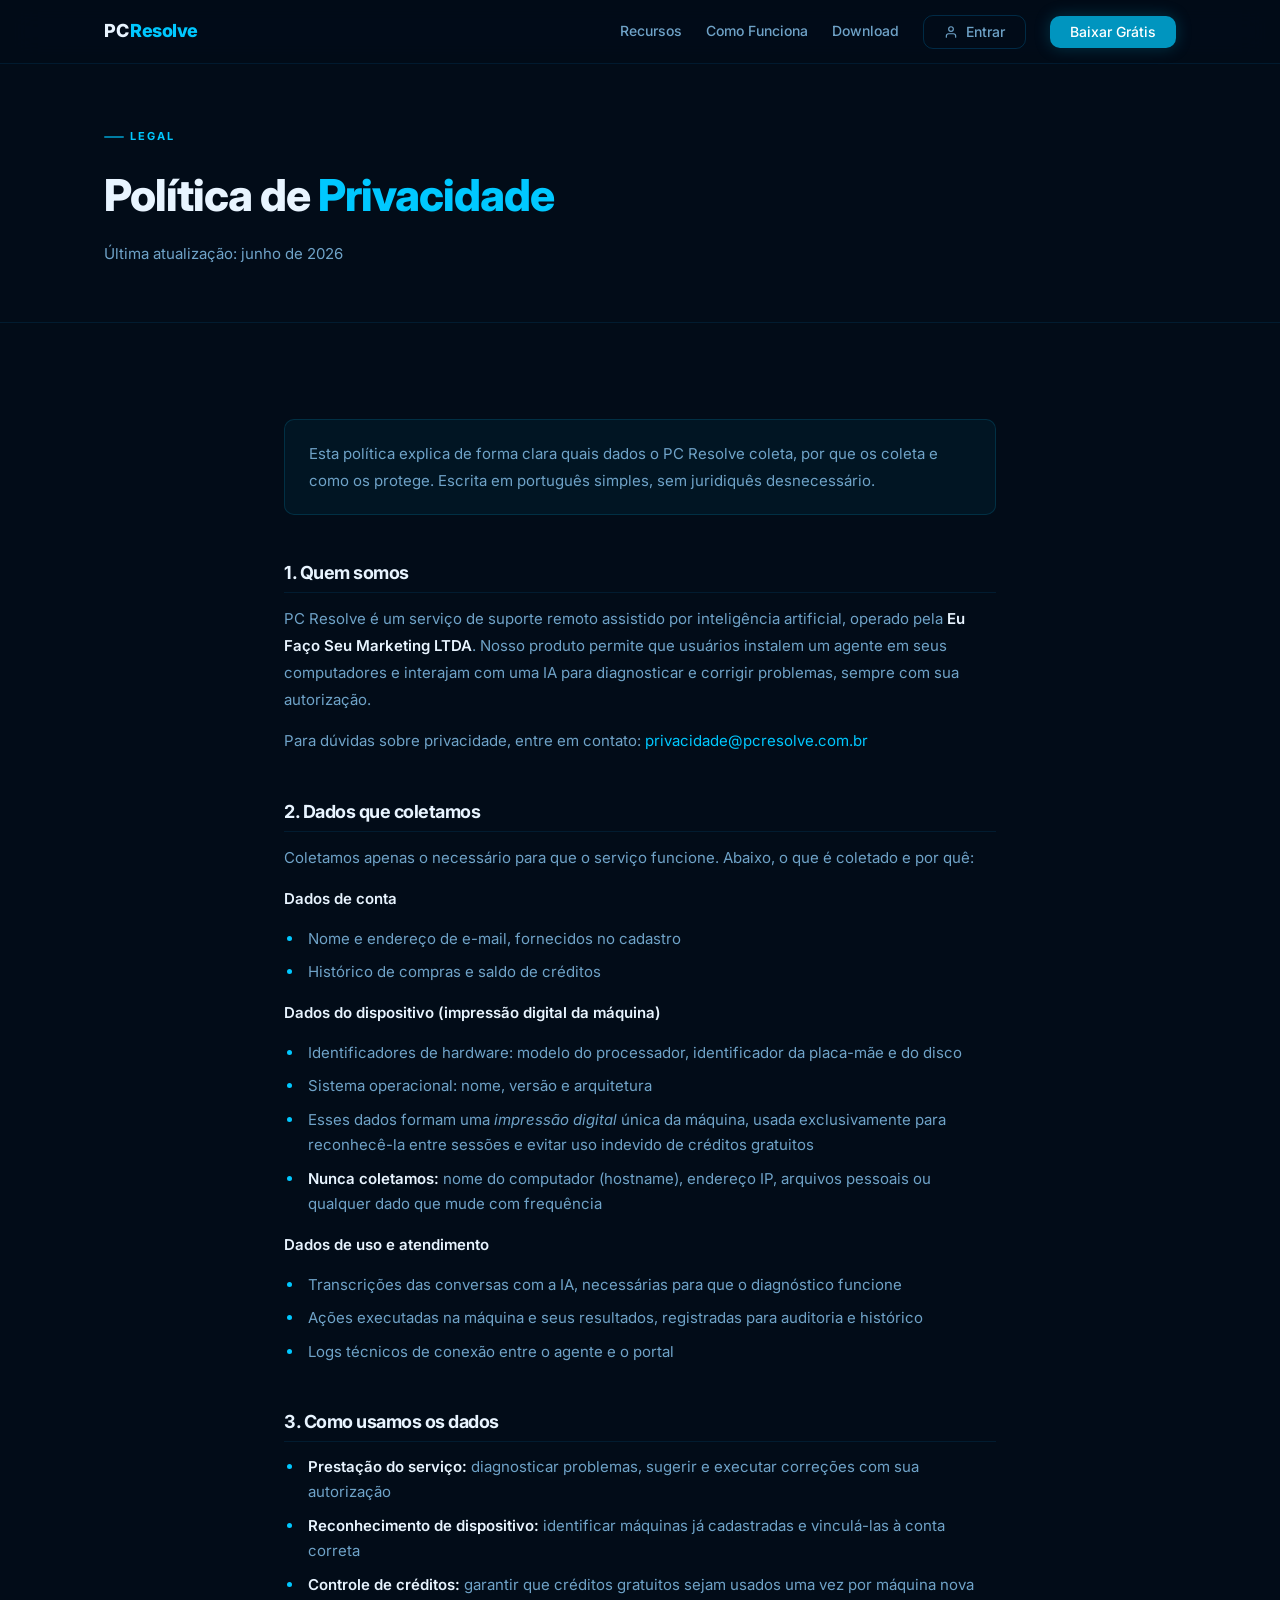
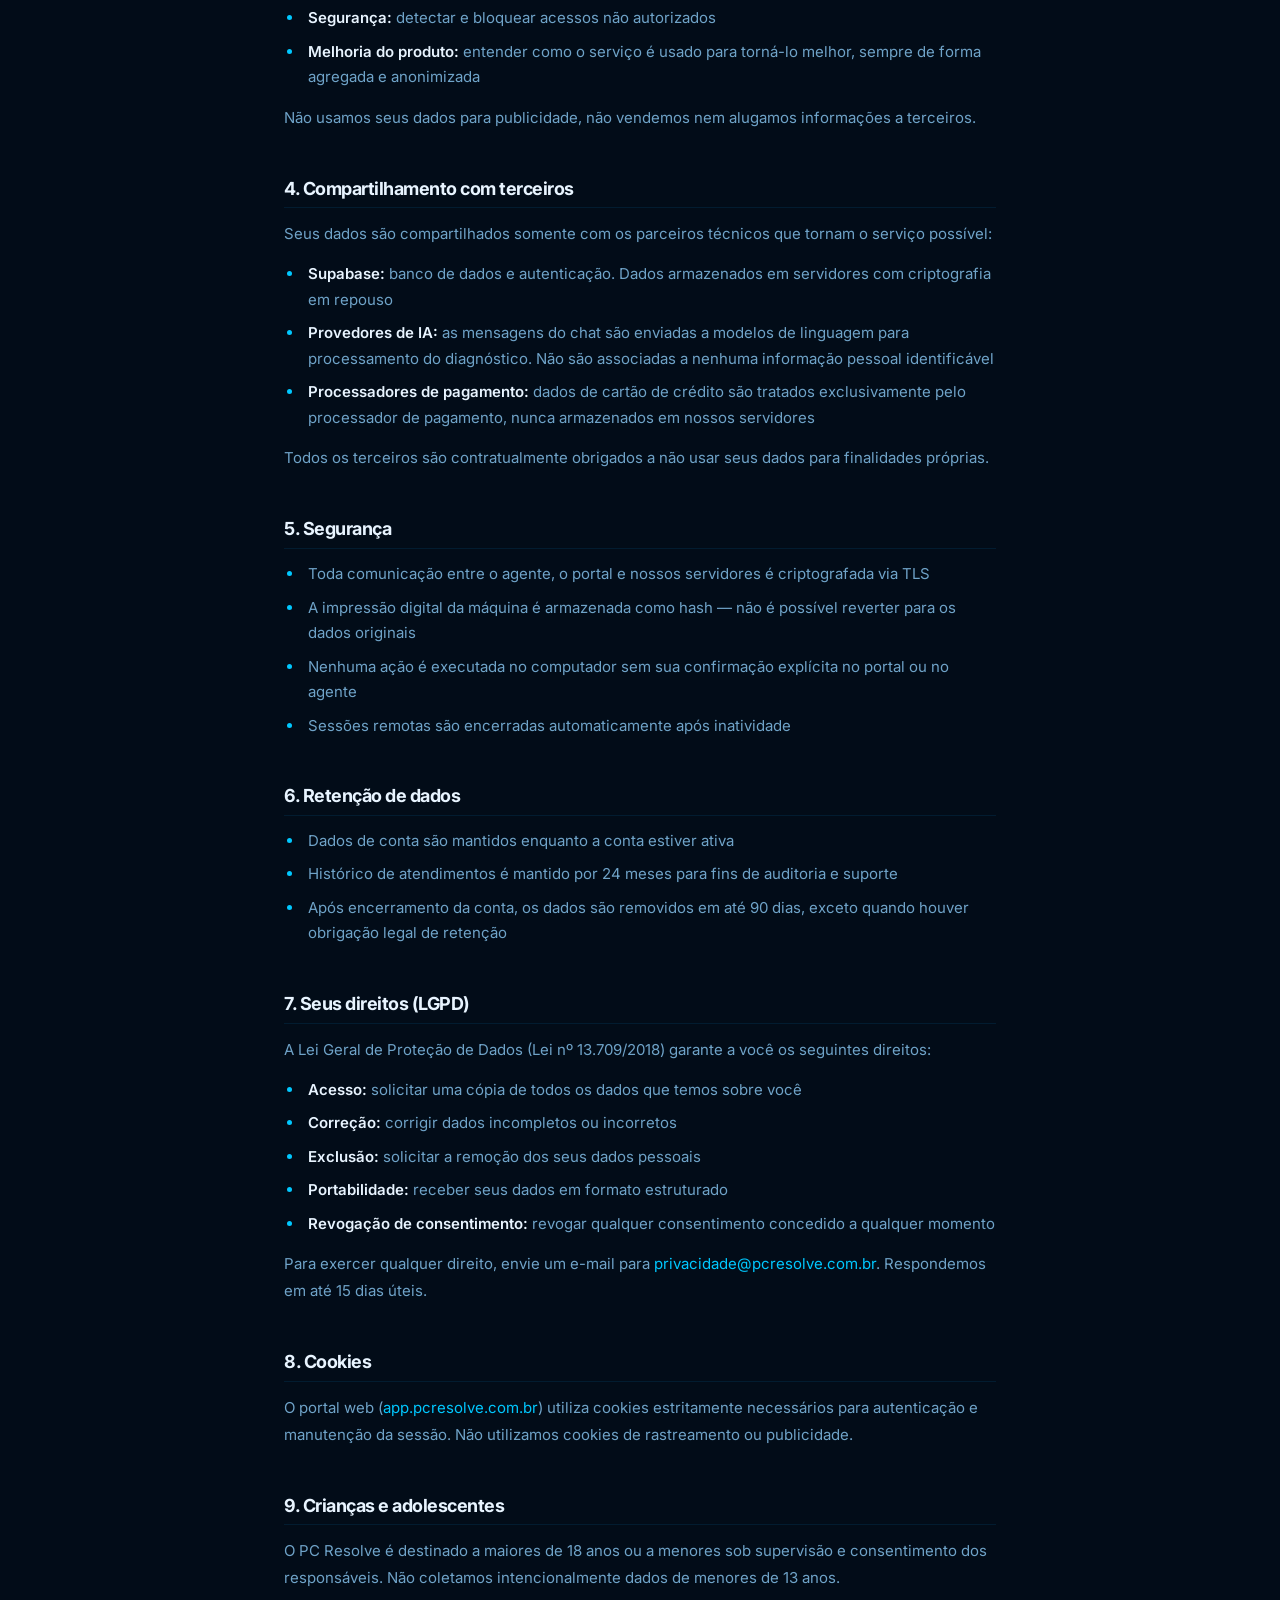
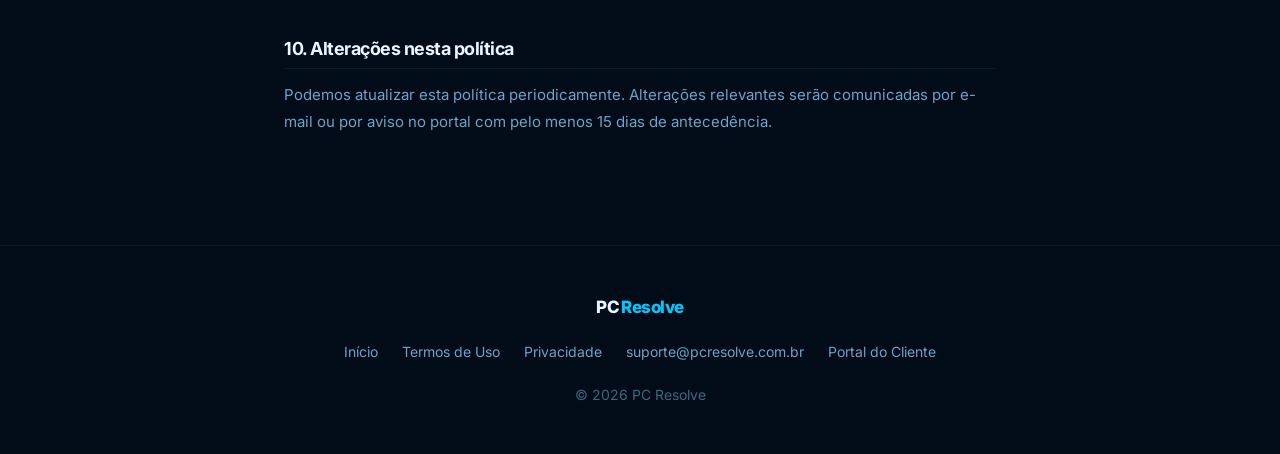
==== privacidade.html @ 485a78c8 "Adiciona páginas legais e ajustes no header - Cria privacidade.html com política completa (LGPD, dad" ====
<!DOCTYPE html>
<html lang="pt-BR">
<head>
  <meta charset="UTF-8">
  <meta name="viewport" content="width=device-width, initial-scale=1.0">
  <title>Política de Privacidade — PC Resolve</title>
  <meta name="robots" content="noindex">
  <link rel="icon" type="image/svg+xml" href="img/favicon.svg">
  <link rel="preconnect" href="https://fonts.googleapis.com">
  <link rel="preconnect" href="https://fonts.gstatic.com" crossorigin>
  <link href="https://fonts.googleapis.com/css2?family=Inter:wght@400;500;600;700;800&display=swap" rel="stylesheet">
  <link rel="stylesheet" href="css/variables.css">
  <link rel="stylesheet" href="css/base.css">
  <link rel="stylesheet" href="css/main.css">
  <style>
    .legal-hero {
      padding: 120px 0 56px;
      border-bottom: 1px solid var(--border);
    }
    .legal-hero h1 {
      font-size: clamp(28px, 4vw, 44px);
      font-weight: 800;
      letter-spacing: -1px;
      margin-bottom: 12px;
    }
    .legal-hero h1 span { color: var(--cyan); }
    .legal-hero p { color: var(--text-2); font-size: 15px; }

    .legal-body {
      max-width: 760px;
      margin: 0 auto;
      padding: 64px var(--s-6) 96px;
    }
    .legal-body h2 {
      font-size: 18px;
      font-weight: 700;
      color: var(--text);
      margin: 48px 0 12px;
      padding-bottom: 8px;
      border-bottom: 1px solid var(--border);
    }
    .legal-body h2:first-child { margin-top: 0; }
    .legal-body p {
      font-size: 15px;
      color: var(--text-2);
      line-height: 1.8;
      margin-bottom: 14px;
    }
    .legal-body ul {
      margin: 0 0 14px 0;
      padding-left: 20px;
      display: flex;
      flex-direction: column;
      gap: 8px;
    }
    .legal-body li {
      font-size: 15px;
      color: var(--text-2);
      line-height: 1.7;
      padding-left: 4px;
    }
    .legal-body li::marker { color: var(--cyan); }
    .legal-body strong { color: var(--text); font-weight: 600; }
    .legal-body a { color: var(--cyan); text-decoration: none; }
    .legal-body a:hover { text-decoration: underline; }
    .legal-note {
      background: rgba(0,200,255,.05);
      border: 1px solid rgba(0,200,255,.15);
      border-radius: var(--r-md);
      padding: var(--s-5) var(--s-6);
      margin: 32px 0;
    }
    .legal-note p { margin: 0; }
  </style>
</head>
<body>

<header class="header">
  <div class="header__inner">
    <a href="/" class="logo">PC<em>Resolve</em></a>
    <nav class="nav" aria-label="Principal">
      <a href="/#recursos">Recursos</a>
      <a href="/#como-funciona">Como Funciona</a>
      <a href="/#download">Download</a>
      <a href="https://app.pcresolve.com.br" class="btn btn-outline" style="padding:9px 20px;font-size:14px;">
        <svg width="14" height="14" viewBox="0 0 24 24" fill="none" stroke="currentColor" stroke-width="2" stroke-linecap="round" aria-hidden="true">
          <path d="M20 21v-2a4 4 0 0 0-4-4H8a4 4 0 0 0-4 4v2"/>
          <circle cx="12" cy="7" r="4"/>
        </svg>
        Entrar
      </a>
      <a href="/#download" class="btn btn-primary" style="padding:9px 20px;font-size:14px;">Baixar Grátis</a>
    </nav>
  </div>
</header>

<div class="legal-hero">
  <div class="container">
    <span class="label">Legal</span>
    <h1>Política de <span>Privacidade</span></h1>
    <p>Última atualização: junho de 2026</p>
  </div>
</div>

<div class="legal-body">

  <div class="legal-note">
    <p>Esta política explica de forma clara quais dados o PC Resolve coleta, por que os coleta e como os protege. Escrita em português simples, sem juridiquês desnecessário.</p>
  </div>

  <h2>1. Quem somos</h2>
  <p>PC Resolve é um serviço de suporte remoto assistido por inteligência artificial, operado pela <strong>Eu Faço Seu Marketing LTDA</strong>. Nosso produto permite que usuários instalem um agente em seus computadores e interajam com uma IA para diagnosticar e corrigir problemas, sempre com sua autorização.</p>
  <p>Para dúvidas sobre privacidade, entre em contato: <a href="mailto:privacidade@pcresolve.com.br">privacidade@pcresolve.com.br</a></p>

  <h2>2. Dados que coletamos</h2>
  <p>Coletamos apenas o necessário para que o serviço funcione. Abaixo, o que é coletado e por quê:</p>

  <p><strong>Dados de conta</strong></p>
  <ul>
    <li>Nome e endereço de e-mail, fornecidos no cadastro</li>
    <li>Histórico de compras e saldo de créditos</li>
  </ul>

  <p><strong>Dados do dispositivo (impressão digital da máquina)</strong></p>
  <ul>
    <li>Identificadores de hardware: modelo do processador, identificador da placa-mãe e do disco</li>
    <li>Sistema operacional: nome, versão e arquitetura</li>
    <li>Esses dados formam uma <em>impressão digital</em> única da máquina, usada exclusivamente para reconhecê-la entre sessões e evitar uso indevido de créditos gratuitos</li>
    <li><strong>Nunca coletamos:</strong> nome do computador (hostname), endereço IP, arquivos pessoais ou qualquer dado que mude com frequência</li>
  </ul>

  <p><strong>Dados de uso e atendimento</strong></p>
  <ul>
    <li>Transcrições das conversas com a IA, necessárias para que o diagnóstico funcione</li>
    <li>Ações executadas na máquina e seus resultados, registradas para auditoria e histórico</li>
    <li>Logs técnicos de conexão entre o agente e o portal</li>
  </ul>

  <h2>3. Como usamos os dados</h2>
  <ul>
    <li><strong>Prestação do serviço:</strong> diagnosticar problemas, sugerir e executar correções com sua autorização</li>
    <li><strong>Reconhecimento de dispositivo:</strong> identificar máquinas já cadastradas e vinculá-las à conta correta</li>
    <li><strong>Controle de créditos:</strong> garantir que créditos gratuitos sejam usados uma vez por máquina nova</li>
    <li><strong>Segurança:</strong> detectar e bloquear acessos não autorizados</li>
    <li><strong>Melhoria do produto:</strong> entender como o serviço é usado para torná-lo melhor, sempre de forma agregada e anonimizada</li>
  </ul>
  <p>Não usamos seus dados para publicidade, não vendemos nem alugamos informações a terceiros.</p>

  <h2>4. Compartilhamento com terceiros</h2>
  <p>Seus dados são compartilhados somente com os parceiros técnicos que tornam o serviço possível:</p>
  <ul>
    <li><strong>Supabase:</strong> banco de dados e autenticação. Dados armazenados em servidores com criptografia em repouso</li>
    <li><strong>Provedores de IA:</strong> as mensagens do chat são enviadas a modelos de linguagem para processamento do diagnóstico. Não são associadas a nenhuma informação pessoal identificável</li>
    <li><strong>Processadores de pagamento:</strong> dados de cartão de crédito são tratados exclusivamente pelo processador de pagamento, nunca armazenados em nossos servidores</li>
  </ul>
  <p>Todos os terceiros são contratualmente obrigados a não usar seus dados para finalidades próprias.</p>

  <h2>5. Segurança</h2>
  <ul>
    <li>Toda comunicação entre o agente, o portal e nossos servidores é criptografada via TLS</li>
    <li>A impressão digital da máquina é armazenada como hash — não é possível reverter para os dados originais</li>
    <li>Nenhuma ação é executada no computador sem sua confirmação explícita no portal ou no agente</li>
    <li>Sessões remotas são encerradas automaticamente após inatividade</li>
  </ul>

  <h2>6. Retenção de dados</h2>
  <ul>
    <li>Dados de conta são mantidos enquanto a conta estiver ativa</li>
    <li>Histórico de atendimentos é mantido por 24 meses para fins de auditoria e suporte</li>
    <li>Após encerramento da conta, os dados são removidos em até 90 dias, exceto quando houver obrigação legal de retenção</li>
  </ul>

  <h2>7. Seus direitos (LGPD)</h2>
  <p>A Lei Geral de Proteção de Dados (Lei nº 13.709/2018) garante a você os seguintes direitos:</p>
  <ul>
    <li><strong>Acesso:</strong> solicitar uma cópia de todos os dados que temos sobre você</li>
    <li><strong>Correção:</strong> corrigir dados incompletos ou incorretos</li>
    <li><strong>Exclusão:</strong> solicitar a remoção dos seus dados pessoais</li>
    <li><strong>Portabilidade:</strong> receber seus dados em formato estruturado</li>
    <li><strong>Revogação de consentimento:</strong> revogar qualquer consentimento concedido a qualquer momento</li>
  </ul>
  <p>Para exercer qualquer direito, envie um e-mail para <a href="mailto:privacidade@pcresolve.com.br">privacidade@pcresolve.com.br</a>. Respondemos em até 15 dias úteis.</p>

  <h2>8. Cookies</h2>
  <p>O portal web (<a href="https://app.pcresolve.com.br">app.pcresolve.com.br</a>) utiliza cookies estritamente necessários para autenticação e manutenção da sessão. Não utilizamos cookies de rastreamento ou publicidade.</p>

  <h2>9. Crianças e adolescentes</h2>
  <p>O PC Resolve é destinado a maiores de 18 anos ou a menores sob supervisão e consentimento dos responsáveis. Não coletamos intencionalmente dados de menores de 13 anos.</p>

  <h2>10. Alterações nesta política</h2>
  <p>Podemos atualizar esta política periodicamente. Alterações relevantes serão comunicadas por e-mail ou por aviso no portal com pelo menos 15 dias de antecedência.</p>

</div>

<footer class="footer">
  <div class="footer__inner">
    <a href="/" class="logo" style="font-size:17px;">PC<em>Resolve</em></a>
    <div class="footer__links">
      <a href="/">Início</a>
      <a href="termos.html">Termos de Uso</a>
      <a href="privacidade.html">Privacidade</a>
      <a href="mailto:suporte@pcresolve.com.br">suporte@pcresolve.com.br</a>
      <a href="https://app.pcresolve.com.br">Portal do Cliente</a>
    </div>
    <p>© 2026 PC Resolve</p>
  </div>
</footer>

</body>
</html>
---- css/variables.css ----
:root {
  /* ── Backgrounds (deep navy) ── */
  --bg:         #020C18;
  --bg-surface: #041526;
  --bg-raised:  #071E35;
  --bg-overlay: #0A2544;
  --bg-glass:   rgba(4, 21, 38, 0.8);

  /* ── Borders ── */
  --border:        rgba(0, 170, 255, 0.1);
  --border-strong: rgba(0, 170, 255, 0.2);
  --border-accent: rgba(0, 212, 255, 0.45);
  --border-green:  rgba(0, 255, 136, 0.35);

  /* ── Text ── */
  --text:   #E8F4FF;
  --text-2: #6FA3C8;
  --text-3: #3D6882;

  /* ── Brand: Electric Cyan ── */
  --cyan:       #00C8FF;
  --cyan-light: #38D8FF;
  --cyan-dark:  #0099CC;
  --cyan-glow:  rgba(0, 200, 255, 0.22);
  --cyan-dim:   rgba(0, 200, 255, 0.08);

  /* ── Secondary: Neon Green ── */
  --green:       #00FF8C;
  --green-light: #40FFAA;
  --green-glow:  rgba(0, 255, 140, 0.18);
  --green-dim:   rgba(0, 255, 140, 0.07);

  /* ── Alert colors ── */
  --amber: #FFB800;
  --red:   #FF4D6A;

  /* ── Spacing (8px grid) ── */
  --s-1: 4px;   --s-2: 8px;   --s-3: 12px;  --s-4: 16px;
  --s-5: 20px;  --s-6: 24px;  --s-8: 32px;  --s-10: 40px;
  --s-12: 48px; --s-16: 64px; --s-24: 96px;

  /* ── Border radius ── */
  --r-sm:   6px;
  --r-md:   10px;
  --r-lg:   16px;
  --r-xl:   24px;
  --r-full: 9999px;

  /* ── Layout ── */
  --max-w:   1120px;
  --header-h: 64px;
}
---- css/base.css ----
/* ── Reset ── */
*, *::before, *::after { box-sizing: border-box; margin: 0; padding: 0; }
img, svg { display: block; max-width: 100%; }
button { font-family: inherit; cursor: pointer; }
a { color: inherit; }

/* ── Base ── */
html { scroll-behavior: smooth; }

body {
  font-family: 'Inter', system-ui, -apple-system, sans-serif;
  background: var(--bg);
  color: var(--text);
  line-height: 1.6;
  -webkit-font-smoothing: antialiased;
  -moz-osx-font-smoothing: grayscale;
  overflow-x: hidden;
}

::-webkit-scrollbar { width: 6px; }
::-webkit-scrollbar-track { background: var(--bg); }
::-webkit-scrollbar-thumb { background: rgba(0,200,255,.2); border-radius: var(--r-full); }
::-webkit-scrollbar-thumb:hover { background: rgba(0,200,255,.35); }

/* ── Layout ── */
.container {
  max-width: var(--max-w);
  margin: 0 auto;
  padding: 0 var(--s-6);
}
.section       { padding: var(--s-24) 0; }
.section--alt  { background: var(--bg-surface); }

/* ── Typography ── */
.label {
  display: inline-flex;
  align-items: center;
  gap: 6px;
  font-size: 11px;
  font-weight: 700;
  letter-spacing: 2px;
  text-transform: uppercase;
  color: var(--cyan);
  margin-bottom: 14px;
}
.label::before {
  content: '';
  display: inline-block;
  width: 20px;
  height: 2px;
  background: var(--cyan);
  border-radius: 2px;
  opacity: .6;
}

h2 {
  font-size: clamp(26px, 3.6vw, 42px);
  font-weight: 700;
  letter-spacing: -.5px;
  line-height: 1.15;
  margin-bottom: 14px;
}

.subtitle {
  color: var(--text-2);
  font-size: 17px;
  line-height: 1.7;
  max-width: 560px;
}

/* ── Buttons ── */
.btn {
  display: inline-flex;
  align-items: center;
  justify-content: center;
  gap: 8px;
  padding: 13px 26px;
  border-radius: var(--r-md);
  font-size: 15px;
  font-weight: 600;
  line-height: 1;
  text-decoration: none;
  border: none;
  white-space: nowrap;
  transition: background .2s, transform .2s, box-shadow .2s, border-color .2s, color .2s;
}

.btn-primary {
  background: var(--cyan);
  color: #020C18;
  font-weight: 700;
  box-shadow: 0 0 24px var(--cyan-glow), 0 2px 8px rgba(0,0,0,.4);
}
.btn-primary:hover {
  background: var(--cyan-light);
  transform: translateY(-2px);
  box-shadow: 0 0 40px var(--cyan-glow);
}

.btn-outline {
  background: transparent;
  color: var(--text-2);
  border: 1px solid var(--border-strong);
}
.btn-outline:hover {
  border-color: var(--cyan);
  color: var(--cyan);
  background: var(--cyan-dim);
}

.btn-green {
  background: var(--green);
  color: #020C18;
  font-weight: 700;
  box-shadow: 0 0 24px var(--green-glow);
}
.btn-green:hover {
  background: var(--green-light);
  transform: translateY(-2px);
}

.btn-lg { padding: 15px 34px; font-size: 16px; }

/* ── Scroll reveal ── */
[data-reveal] {
  opacity: 0;
  transform: translateY(18px);
  transition: opacity .55s ease, transform .55s ease;
}
[data-reveal].is-visible { opacity: 1; transform: none; }

[data-stagger] > * {
  opacity: 0;
  transform: translateY(16px);
  transition: opacity .5s ease, transform .5s ease;
}
[data-stagger].is-visible > *:nth-child(1) { opacity:1; transform:none; transition-delay:0s; }
[data-stagger].is-visible > *:nth-child(2) { opacity:1; transform:none; transition-delay:.08s; }
[data-stagger].is-visible > *:nth-child(3) { opacity:1; transform:none; transition-delay:.16s; }
[data-stagger].is-visible > *:nth-child(4) { opacity:1; transform:none; transition-delay:.24s; }
[data-stagger].is-visible > *:nth-child(5) { opacity:1; transform:none; transition-delay:.32s; }
[data-stagger].is-visible > *:nth-child(6) { opacity:1; transform:none; transition-delay:.40s; }
---- css/main.css ----
/* ══════════════════════════════════════════
   HEADER
══════════════════════════════════════════ */
.header {
  position: fixed;
  top: 0; left: 0; right: 0;
  z-index: 200;
  height: var(--header-h);
  background: rgba(2,12,24,.9);
  backdrop-filter: blur(20px) saturate(160%);
  border-bottom: 1px solid var(--border);
  transition: border-color .3s;
}
.header.scrolled { border-bottom-color: var(--border-strong); }

.header .btn-primary {
  background: #0095BF;
  color: #fff;
  box-shadow: 0 0 16px rgba(0,149,191,.3);
}
.header .btn-primary:hover {
  background: #00AADB;
  transform: translateY(-1px);
  box-shadow: 0 0 28px rgba(0,170,219,.4);
}

.header__inner {
  display: flex;
  align-items: center;
  justify-content: space-between;
  height: 100%;
  max-width: var(--max-w);
  margin: 0 auto;
  padding: 0 var(--s-6);
}

.logo {
  font-size: 18px;
  font-weight: 800;
  letter-spacing: -.5px;
  text-decoration: none;
  color: var(--text);
  display: flex;
  align-items: center;
  gap: 2px;
}
.logo em {
  font-style: normal;
  color: var(--cyan);
}

.nav {
  display: flex;
  align-items: center;
  gap: var(--s-6);
}
.nav a {
  font-size: 14px;
  font-weight: 500;
  color: var(--text-2);
  text-decoration: none;
  transition: color .15s;
}
.nav a:hover { color: var(--cyan); }

/* Hamburger */
.hamburger {
  display: none;
  flex-direction: column;
  gap: 5px;
  background: none;
  border: none;
  padding: 6px;
}
.hamburger span {
  display: block;
  width: 22px; height: 2px;
  background: var(--text-2);
  border-radius: 2px;
  transition: transform .25s, opacity .25s;
}
.hamburger[aria-expanded="true"] span:nth-child(1) { transform: rotate(45deg) translate(5px,5px); }
.hamburger[aria-expanded="true"] span:nth-child(2) { opacity: 0; }
.hamburger[aria-expanded="true"] span:nth-child(3) { transform: rotate(-45deg) translate(5px,-5px); }

.mobile-nav {
  display: none;
  position: fixed;
  top: var(--header-h); left: 0; right: 0;
  z-index: 199;
  background: rgba(2,12,24,.97);
  backdrop-filter: blur(20px);
  border-bottom: 1px solid var(--border-strong);
  padding: var(--s-6);
  flex-direction: column;
  gap: var(--s-4);
}
.mobile-nav.is-open { display: flex; }
.mobile-nav a {
  font-size: 16px;
  font-weight: 500;
  color: var(--text-2);
  text-decoration: none;
  padding: var(--s-3) 0;
  border-bottom: 1px solid var(--border);
}
.mobile-nav a:last-child { border: none; }
.mobile-nav .btn-primary { background: #0095BF; color: #fff; }

/* ══════════════════════════════════════════
   HERO
══════════════════════════════════════════ */
.hero {
  padding: 148px 0 88px;
  position: relative;
  overflow: hidden;
}

/* dot grid + radial glow */
.hero::before {
  content: '';
  position: absolute;
  inset: 0;
  background-image:
    radial-gradient(ellipse 70% 55% at 50% -5%, rgba(0,200,255,.13) 0%, transparent 65%),
    radial-gradient(circle, rgba(0,200,255,.07) 1px, transparent 1px);
  background-size: 100% 100%, 32px 32px;
  pointer-events: none;
}

/* horizontal scan line animation */
.hero::after {
  content: '';
  position: absolute;
  top: 0; left: 0; right: 0;
  height: 1px;
  background: linear-gradient(90deg, transparent, var(--cyan), transparent);
  opacity: .4;
  animation: scanline 4s ease-in-out infinite;
  pointer-events: none;
}
@keyframes scanline {
  0%   { top: 0;    opacity: .4; }
  50%  { top: 100%; opacity: .15; }
  100% { top: 0;    opacity: .4; }
}

.hero__layout {
  display: grid;
  grid-template-columns: 1fr 1fr;
  gap: 56px;
  align-items: center;
  position: relative;
}

.hero__badge {
  display: inline-flex;
  align-items: center;
  gap: 8px;
  background: rgba(0,200,255,.08);
  border: 1px solid rgba(0,200,255,.25);
  color: var(--cyan);
  font-size: 11px;
  font-weight: 700;
  letter-spacing: 1.5px;
  text-transform: uppercase;
  padding: 5px 14px;
  border-radius: var(--r-sm);
  margin-bottom: var(--s-5);
}
.hero__badge::before {
  content: '';
  width: 6px; height: 6px;
  border-radius: 50%;
  background: var(--green);
  box-shadow: 0 0 8px var(--green-glow);
  animation: pulse 2s ease infinite;
}
@keyframes pulse {
  0%, 100% { opacity: 1; transform: scale(1); }
  50%       { opacity: .5; transform: scale(.8); }
}

.hero h1 {
  font-size: clamp(36px, 4.4vw, 58px);
  font-weight: 800;
  letter-spacing: -1.5px;
  line-height: 1.06;
  margin-bottom: var(--s-5);
}
.hero h1 span {
  background: linear-gradient(120deg, var(--cyan), var(--green));
  -webkit-background-clip: text;
  -webkit-text-fill-color: transparent;
  background-clip: text;
}

.hero__sub {
  font-size: 17px;
  color: var(--text-2);
  line-height: 1.7;
  max-width: 480px;
  margin-bottom: var(--s-8);
}

.hero__cta {
  display: flex;
  gap: var(--s-3);
  flex-wrap: wrap;
  margin-bottom: var(--s-6);
}

.hero__pills {
  display: flex;
  gap: var(--s-2);
  flex-wrap: wrap;
}
.pill-break { flex-basis: 100%; height: 0; }

.hero__free-note {
  font-size: 12px;
  color: var(--text-3);
  margin-top: -4px;
}

.pill {
  display: inline-flex;
  align-items: center;
  gap: 5px;
  background: rgba(0,200,255,.06);
  border: 1px solid var(--border);
  font-size: 12px;
  font-weight: 500;
  color: var(--text-2);
  padding: 5px 11px;
  border-radius: var(--r-sm);
}

/* ── Chat window (terminal aesthetic) ── */
.chat-window {
  background: var(--bg-raised);
  border: 1px solid var(--border-strong);
  border-radius: var(--r-lg);
  overflow: hidden;
  box-shadow:
    0 0 0 1px rgba(0,200,255,.06),
    0 24px 64px rgba(0,0,0,.6),
    0 0 80px rgba(0,200,255,.05);
  position: relative;
}
.chat-window::before {
  content: '';
  position: absolute;
  inset: 0;
  background: linear-gradient(135deg, rgba(0,200,255,.03) 0%, transparent 50%);
  pointer-events: none;
}

.chat-topbar {
  background: var(--bg-overlay);
  border-bottom: 1px solid var(--border);
  padding: 12px 16px;
  display: flex;
  align-items: center;
  gap: 8px;
}
.chat-topbar__dot {
  width: 8px; height: 8px;
  border-radius: 50%;
  background: var(--green);
  box-shadow: 0 0 10px var(--green-glow);
  flex-shrink: 0;
  animation: pulse 2s ease infinite;
}
.chat-topbar__name {
  font-size: 12px;
  font-weight: 700;
  letter-spacing: 1px;
  text-transform: uppercase;
  color: var(--cyan);
  font-family: 'SF Mono', 'Fira Code', 'Consolas', monospace;
}
.chat-topbar__status {
  font-size: 11px;
  color: var(--text-3);
  margin-left: auto;
  font-family: 'SF Mono', 'Fira Code', 'Consolas', monospace;
}

.chat-body {
  padding: var(--s-5);
  display: flex;
  flex-direction: column;
  gap: var(--s-3);
  min-height: 280px;
}

.chat-msg {
  max-width: 88%;
  padding: 10px 14px;
  border-radius: var(--r-md);
  font-size: 14px;
  line-height: 1.55;
  animation: msgIn .3s ease both;
}
@keyframes msgIn {
  from { opacity: 0; transform: translateY(8px); }
  to   { opacity: 1; transform: none; }
}

.chat-msg--user {
  background: rgba(0,200,255,.15);
  border: 1px solid rgba(0,200,255,.3);
  color: var(--text);
  align-self: flex-end;
  border-bottom-right-radius: 4px;
}

.chat-msg--ai {
  background: var(--bg-overlay);
  border: 1px solid var(--border);
  color: var(--text);
  align-self: flex-start;
  border-bottom-left-radius: 4px;
  font-family: 'SF Mono', 'Fira Code', 'Consolas', monospace;
  font-size: 13px;
}
.chat-msg__from {
  font-size: 10px;
  font-weight: 700;
  letter-spacing: 1.2px;
  text-transform: uppercase;
  color: var(--green);
  margin-bottom: 6px;
}

.chat-issues { display: flex; flex-direction: column; gap: 5px; margin-top: 8px; }
.chat-issue {
  display: flex;
  align-items: flex-start;
  gap: 8px;
  font-size: 12px;
  color: var(--text-2);
}
.issue-dot {
  width: 6px; height: 6px;
  border-radius: 50%;
  flex-shrink: 0;
  margin-top: 4px;
}
.issue-dot--red    { background: var(--red);   box-shadow: 0 0 6px rgba(255,77,106,.4); }
.issue-dot--amber  { background: var(--amber); box-shadow: 0 0 6px rgba(255,184,0,.4); }
.issue-dot--yellow { background: #FFE066;      box-shadow: 0 0 6px rgba(255,224,102,.4); }

.chat-typing {
  align-self: flex-start;
  background: var(--bg-overlay);
  border: 1px solid var(--border);
  border-radius: var(--r-md);
  border-bottom-left-radius: 4px;
  padding: 10px 16px;
  display: flex;
  gap: 4px;
  animation: msgIn .3s ease both;
}
.chat-typing span {
  width: 5px; height: 5px;
  border-radius: 50%;
  background: var(--cyan);
  animation: blink 1.2s ease infinite;
  opacity: .4;
}
.chat-typing span:nth-child(2) { animation-delay: .2s; }
.chat-typing span:nth-child(3) { animation-delay: .4s; }
@keyframes blink {
  0%, 80%, 100% { opacity: .25; transform: scale(.8); }
  40%           { opacity: 1;   transform: scale(1); }
}

.chat-actions {
  display: flex;
  gap: var(--s-2);
  padding: 0 var(--s-5) var(--s-5);
  animation: msgIn .3s ease both;
}
.chat-actions .btn { flex: 1; font-size: 13px; padding: 9px 16px; }

/* ══════════════════════════════════════════
   STATS BAR
══════════════════════════════════════════ */
.stats-bar {
  border-top: 1px solid var(--border);
  border-bottom: 1px solid var(--border);
  background: var(--bg-surface);
  padding: var(--s-5) var(--s-6);
  position: relative;
  overflow: hidden;
}
.stats-bar::before {
  content: '';
  position: absolute;
  top: 0; left: -100%;
  width: 200%;
  height: 1px;
  background: linear-gradient(90deg, transparent, var(--cyan), transparent);
  animation: sweep 3s ease-in-out infinite;
  opacity: .5;
}
@keyframes sweep {
  0%   { left: -100%; }
  100% { left: 100%; }
}

.stats-bar__inner {
  max-width: var(--max-w);
  margin: 0 auto;
  display: flex;
  justify-content: space-around;
  flex-wrap: wrap;
  gap: var(--s-4);
}
.stat { text-align: center; padding: var(--s-2) var(--s-5); }
.stat__value {
  font-size: 26px;
  font-weight: 800;
  letter-spacing: -.5px;
  color: var(--text);
  line-height: 1;
  margin-bottom: 4px;
  font-family: 'SF Mono', 'Fira Code', 'Consolas', monospace;
}
.stat__value em { font-style: normal; color: var(--cyan); }
.stat__label { font-size: 13px; color: var(--text-2); }

/* ══════════════════════════════════════════
   FEATURES
══════════════════════════════════════════ */
.features-grid {
  display: grid;
  grid-template-columns: repeat(3, 1fr);
  gap: var(--s-5);
  margin-top: var(--s-12);
}

.feature-card {
  background: var(--bg-raised);
  border: 1px solid var(--border);
  border-radius: var(--r-lg);
  padding: var(--s-8);
  transition: border-color .25s, transform .25s, box-shadow .25s;
  position: relative;
  overflow: hidden;
}
.feature-card::before {
  content: '';
  position: absolute;
  top: 0; left: 0; right: 0;
  height: 2px;
  background: linear-gradient(90deg, transparent, var(--cyan), transparent);
  opacity: 0;
  transition: opacity .3s;
}
.feature-card:hover {
  border-color: var(--border-accent);
  transform: translateY(-4px);
  box-shadow: 0 16px 48px rgba(0,0,0,.5), 0 0 32px rgba(0,200,255,.06);
}
.feature-card:hover::before { opacity: 1; }

.feature-icon {
  width: 44px; height: 44px;
  border-radius: var(--r-md);
  display: flex;
  align-items: center;
  justify-content: center;
  margin-bottom: var(--s-5);
}
.feature-icon--cyan   { background: rgba(0,200,255,.1);  border: 1px solid rgba(0,200,255,.2); }
.feature-icon--green  { background: rgba(0,255,140,.08); border: 1px solid rgba(0,255,140,.2); }
.feature-icon--amber  { background: rgba(255,184,0,.08); border: 1px solid rgba(255,184,0,.2); }
.feature-icon--blue   { background: rgba(96,165,250,.08); border: 1px solid rgba(96,165,250,.2); }

.feature-card h3 { font-size: 17px; font-weight: 600; margin-bottom: 8px; }
.feature-card p  { font-size: 14px; color: var(--text-2); line-height: 1.65; }

/* ══════════════════════════════════════════
   HOW IT WORKS
══════════════════════════════════════════ */
.steps {
  display: grid;
  grid-template-columns: repeat(3, 1fr);
  gap: var(--s-4);
  margin-top: var(--s-12);
  position: relative;
}
.steps::before {
  content: '';
  position: absolute;
  top: 27px;
  left: calc(100%/6 + 4px);
  right: calc(100%/6 + 4px);
  height: 1px;
  background: linear-gradient(90deg, var(--cyan), var(--green));
  opacity: .5;
}

.step { text-align: center; padding: 0 var(--s-6); }
.step__num {
  width: 54px; height: 54px;
  border-radius: 50%;
  background: var(--bg-overlay);
  border: 2px solid var(--cyan);
  box-shadow: 0 0 20px var(--cyan-glow), inset 0 0 12px rgba(0,200,255,.08);
  color: var(--cyan);
  font-size: 20px;
  font-weight: 800;
  font-family: 'SF Mono', 'Fira Code', 'Consolas', monospace;
  display: flex;
  align-items: center;
  justify-content: center;
  margin: 0 auto var(--s-5);
  position: relative;
  z-index: 1;
}
.step h3 { font-size: 17px; font-weight: 600; margin-bottom: 8px; }
.step p  { font-size: 14px; color: var(--text-2); line-height: 1.65; }

/* ══════════════════════════════════════════
   PARA QUEM
══════════════════════════════════════════ */
.audience-grid {
  display: grid;
  grid-template-columns: 1fr 1fr;
  gap: var(--s-6);
  margin-top: var(--s-12);
}
.audience-card {
  background: var(--bg-raised);
  border: 1px solid var(--border);
  border-radius: var(--r-lg);
  padding: var(--s-10) var(--s-8);
  transition: border-color .25s;
  position: relative;
  overflow: hidden;
}
.audience-card::after {
  content: '';
  position: absolute;
  bottom: 0; left: 0; right: 0;
  height: 2px;
  opacity: 0;
  transition: opacity .3s;
}
.audience-card--personal::after { background: linear-gradient(90deg, var(--cyan), transparent); }
.audience-card--business::after  { background: linear-gradient(90deg, var(--green), transparent); }
.audience-card:hover { border-color: var(--border-strong); }
.audience-card:hover::after { opacity: 1; }

.audience-tag {
  display: inline-flex;
  align-items: center;
  gap: 6px;
  font-size: 11px;
  font-weight: 700;
  letter-spacing: 1.5px;
  text-transform: uppercase;
  padding: 4px 12px;
  border-radius: var(--r-sm);
  margin-bottom: var(--s-5);
}
.audience-tag--personal { background: rgba(0,200,255,.1); color: var(--cyan);  border: 1px solid rgba(0,200,255,.2); }
.audience-tag--business { background: rgba(0,255,140,.07); color: var(--green); border: 1px solid rgba(0,255,140,.2); }

.audience-card h3 { font-size: 22px; font-weight: 700; margin-bottom: 10px; }
.audience-card > p { font-size: 15px; color: var(--text-2); line-height: 1.7; margin-bottom: var(--s-6); }

.audience-card ul { list-style: none; display: flex; flex-direction: column; gap: var(--s-3); }
.audience-card li { display: flex; align-items: flex-start; gap: 10px; font-size: 14px; color: var(--text-2); }
.audience-card li::before {
  content: '›';
  color: var(--cyan);
  font-weight: 700;
  font-size: 16px;
  flex-shrink: 0;
  line-height: 1.3;
}
.audience-card--business li::before { color: var(--green); }

/* ══════════════════════════════════════════
   TESTIMONIALS
══════════════════════════════════════════ */
.testimonials-grid {
  display: grid;
  grid-template-columns: repeat(3, 1fr);
  gap: var(--s-5);
  margin-top: var(--s-12);
}
.tcard {
  background: var(--bg-raised);
  border: 1px solid var(--border);
  border-radius: var(--r-lg);
  padding: var(--s-8);
  display: flex;
  flex-direction: column;
  gap: var(--s-5);
  transition: border-color .25s;
}
.tcard:hover { border-color: var(--border-strong); }

.tcard__stars { color: var(--amber); font-size: 14px; letter-spacing: 2px; }
.tcard blockquote { font-size: 15px; color: #B8D4E8; line-height: 1.75; flex: 1; }
.tcard__author { display: flex; align-items: center; gap: 12px; }
.avatar {
  width: 38px; height: 38px;
  border-radius: 50%;
  display: flex;
  align-items: center;
  justify-content: center;
  font-size: 13px;
  font-weight: 700;
  color: #020C18;
  flex-shrink: 0;
  font-family: 'SF Mono', 'Fira Code', 'Consolas', monospace;
}
.avatar--1 { background: var(--cyan);  box-shadow: 0 0 12px var(--cyan-glow); }
.avatar--2 { background: var(--green); box-shadow: 0 0 12px var(--green-glow); }
.avatar--3 { background: var(--amber); box-shadow: 0 0 12px rgba(255,184,0,.3); }
.tcard__name { font-size: 14px; font-weight: 600; }
.tcard__role { font-size: 12px; color: var(--text-3); margin-top: 1px; }

/* ══════════════════════════════════════════
   CREDITS
══════════════════════════════════════════ */
.credits-grid {
  display: grid;
  grid-template-columns: repeat(3, 1fr);
  gap: var(--s-5);
  margin-top: var(--s-12);
}
.credit-card {
  background: var(--bg-raised);
  border: 1px solid var(--border);
  border-radius: var(--r-lg);
  padding: var(--s-8) var(--s-6);
  text-align: center;
  transition: transform .25s, border-color .25s, box-shadow .25s;
}
.credit-card:hover {
  transform: translateY(-3px);
  border-color: var(--border-strong);
  box-shadow: 0 12px 40px rgba(0,0,0,.4);
}

.credit-icon {
  width: 52px; height: 52px;
  border-radius: var(--r-md);
  display: flex;
  align-items: center;
  justify-content: center;
  margin: 0 auto var(--s-5);
}
.credit-card h3 { font-size: 17px; font-weight: 600; margin-bottom: 8px; }
.credit-card p  { font-size: 14px; color: var(--text-2); line-height: 1.65; }

.credits-note {
  margin: var(--s-8) auto 0;
  padding: var(--s-6) var(--s-8);
  background: rgba(0,200,255,.04);
  border: 1px solid rgba(0,200,255,.15);
  border-radius: var(--r-lg);
  text-align: center;
  max-width: 640px;
}
.credits-note p { font-size: 15px; color: var(--text-2); line-height: 1.7; }
.credits-note strong { color: var(--cyan); font-weight: 600; }

/* ══════════════════════════════════════════
   DOWNLOAD
══════════════════════════════════════════ */
#download {
  position: relative;
  overflow: hidden;
}
#download::after {
  content: '';
  position: absolute;
  top: 0; left: 0; right: 0;
  height: 1px;
  background: linear-gradient(90deg, transparent, var(--cyan), transparent);
  opacity: .4;
  animation: scanline 5s ease-in-out infinite;
  animation-delay: 2s;
  pointer-events: none;
}

.download-grid {
  display: grid;
  grid-template-columns: repeat(3, 1fr);
  gap: var(--s-5);
  margin-top: var(--s-12);
}
.dl-card {
  background: var(--bg-raised);
  border: 1px solid var(--border);
  border-radius: var(--r-lg);
  padding: var(--s-10) var(--s-6);
  text-align: center;
  transition: border-color .25s, box-shadow .25s;
}
.dl-card:hover {
  border-color: var(--border-accent);
  box-shadow: 0 0 40px rgba(0,200,255,.06);
}

.dl-icon { width: 52px; height: 52px; margin: 0 auto var(--s-5); object-fit: contain; }
.dl-card h3 { font-size: 17px; font-weight: 600; margin-bottom: 4px; }
.dl-card__sub { font-size: 13px; color: var(--text-2); margin-bottom: var(--s-5); }

.cmd-box {
  background: var(--bg);
  border: 1px solid var(--border-strong);
  border-radius: var(--r-sm);
  padding: 10px 14px;
  text-align: left;
  overflow-x: auto;
  margin-bottom: var(--s-3);
}
.cmd-box code {
  font-family: 'SF Mono', 'Fira Code', 'Consolas', monospace;
  font-size: 12px;
  color: var(--green);
  white-space: nowrap;
}

/* ══════════════════════════════════════════
   FAQ
══════════════════════════════════════════ */
.faq-list {
  max-width: 700px;
  margin: var(--s-12) auto 0;
}
details {
  border-bottom: 1px solid var(--border);
  padding: var(--s-5) 0;
}
details summary {
  display: flex;
  justify-content: space-between;
  align-items: center;
  gap: var(--s-5);
  font-size: 16px;
  font-weight: 600;
  cursor: pointer;
  list-style: none;
  user-select: none;
  transition: color .15s;
}
details summary::-webkit-details-marker { display: none; }
details[open] summary { color: var(--cyan); }

.faq-toggle {
  width: 24px; height: 24px;
  border-radius: var(--r-sm);
  background: var(--bg-overlay);
  border: 1px solid var(--border-strong);
  display: flex;
  align-items: center;
  justify-content: center;
  flex-shrink: 0;
  color: var(--cyan);
  font-size: 16px;
  font-weight: 400;
  transition: background .2s, border-color .2s;
  line-height: 1;
  font-family: 'SF Mono', monospace;
}
details[open] .faq-toggle { background: rgba(0,200,255,.1); border-color: var(--border-accent); }
details[open] .faq-toggle::after { content: '−'; }
.faq-toggle::after { content: '+'; }
details p { margin-top: var(--s-4); font-size: 15px; color: var(--text-2); line-height: 1.75; }

/* ══════════════════════════════════════════
   CTA FINAL
══════════════════════════════════════════ */
.cta-section { text-align: center; }
.cta-box {
  position: relative;
  background: var(--bg-raised);
  border: 1px solid var(--border-accent);
  border-radius: var(--r-xl);
  padding: 80px var(--s-10);
  max-width: 660px;
  margin: 0 auto;
  overflow: hidden;
}
.cta-box::before {
  content: '';
  position: absolute;
  top: -80px; left: 50%;
  transform: translateX(-50%);
  width: 500px; height: 500px;
  background: radial-gradient(circle, rgba(0,200,255,.1) 0%, transparent 65%);
  pointer-events: none;
}
.cta-box::after {
  content: '';
  position: absolute;
  top: 0; left: 0; right: 0;
  height: 1px;
  background: linear-gradient(90deg, transparent, var(--cyan), transparent);
  opacity: .6;
}
.cta-box h2 { font-size: clamp(26px, 3.5vw, 38px); margin-bottom: 14px; position: relative; }
.cta-box p  { color: var(--text-2); font-size: 17px; margin-bottom: var(--s-8); position: relative; }

/* ══════════════════════════════════════════
   FOOTER
══════════════════════════════════════════ */
.footer {
  border-top: 1px solid var(--border);
  padding: var(--s-12) 0;
  color: var(--text-3);
  font-size: 14px;
}
.footer__inner {
  max-width: var(--max-w);
  margin: 0 auto;
  padding: 0 var(--s-6);
  display: flex;
  flex-direction: column;
  align-items: center;
  gap: var(--s-5);
}
.footer__links { display: flex; gap: var(--s-6); flex-wrap: wrap; justify-content: center; }
.footer__links a { text-decoration: none; color: var(--text-2); transition: color .15s; }
.footer__links a:hover { color: var(--cyan); }

/* ══════════════════════════════════════════
   RESPONSIVE
══════════════════════════════════════════ */
@media (max-width: 1000px) {
  .features-grid { grid-template-columns: 1fr 1fr; }
  .credits-grid  { grid-template-columns: 1fr 1fr; }
  .download-grid { grid-template-columns: 1fr 1fr; }
  .testimonials-grid { grid-template-columns: 1fr; max-width: 480px; margin-left: auto; margin-right: auto; }
  .steps::before { display: none; }
  .steps { grid-template-columns: 1fr; max-width: 400px; margin-left: auto; margin-right: auto; }
}

@media (max-width: 768px) {
  .section { padding: var(--s-16) 0; }
  .hero { padding: 108px 0 56px; }
  .hero__layout { grid-template-columns: 1fr; gap: var(--s-10); }
  .chat-window { max-width: 400px; margin: 0 auto; }
  .nav { display: none; }
  .hamburger { display: flex; }
  .audience-grid { grid-template-columns: 1fr; max-width: 520px; margin-left: auto; margin-right: auto; }
  .features-grid { grid-template-columns: 1fr; max-width: 420px; margin-left: auto; margin-right: auto; }
  .credits-grid  { grid-template-columns: 1fr; max-width: 400px; margin-left: auto; margin-right: auto; }
  .download-grid { grid-template-columns: 1fr; max-width: 360px; margin-left: auto; margin-right: auto; }
  .cta-box { padding: var(--s-10) var(--s-6); }
  .stats-bar__inner { gap: var(--s-2); }
}

@media (prefers-reduced-motion: reduce) {
  *, *::before, *::after { animation: none !important; transition: none !important; }
}
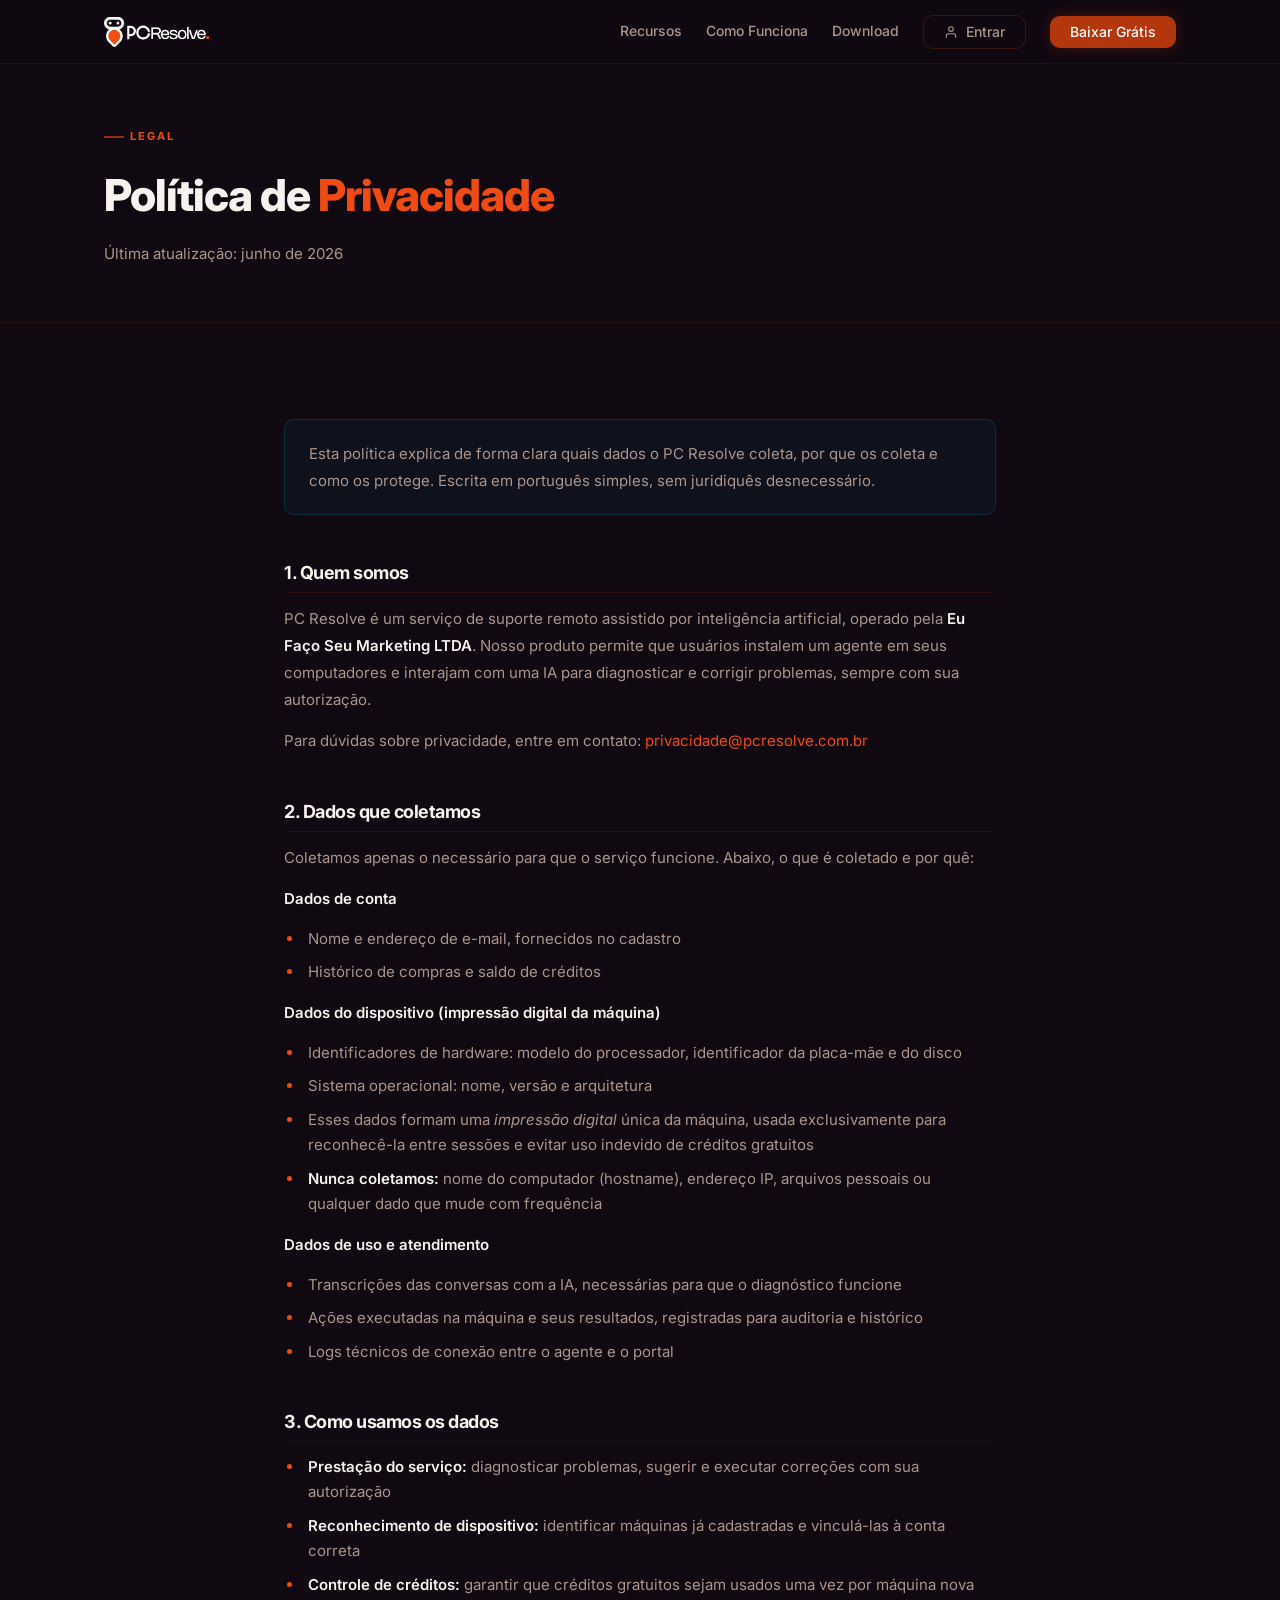
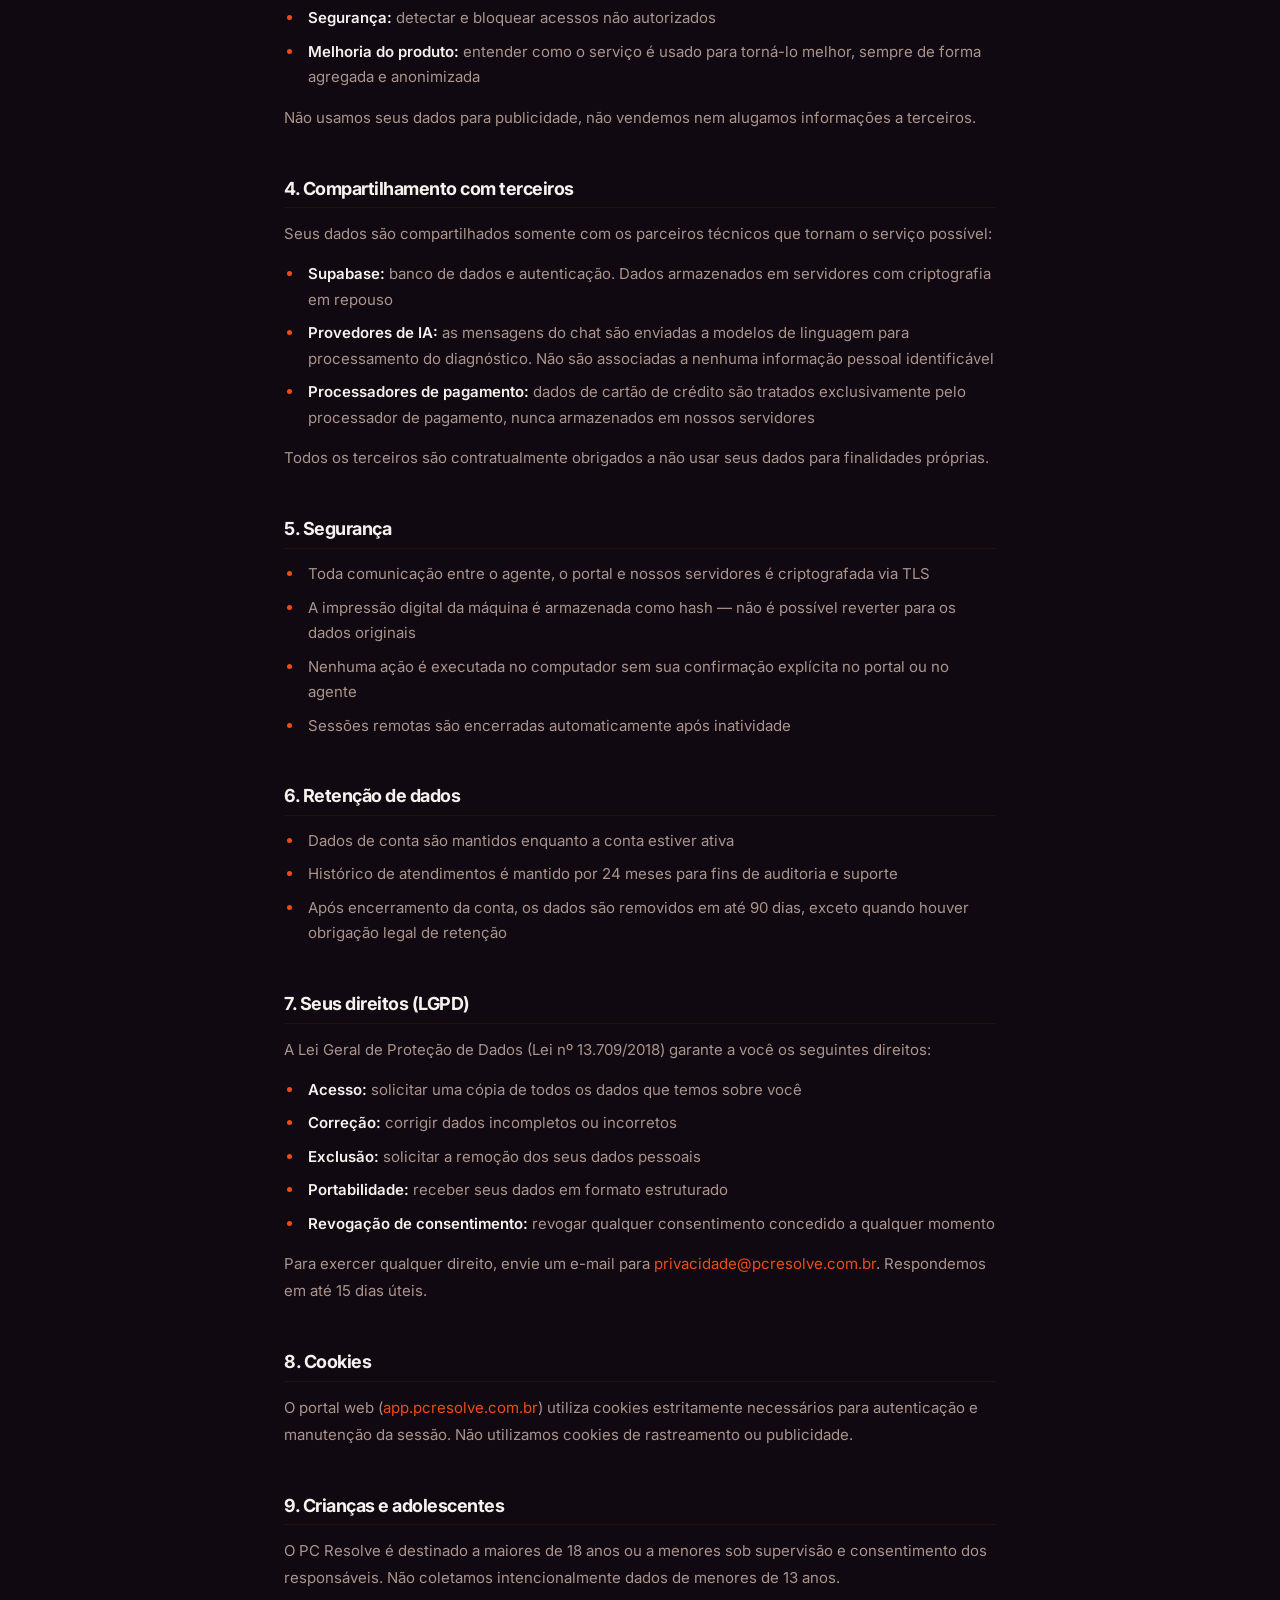
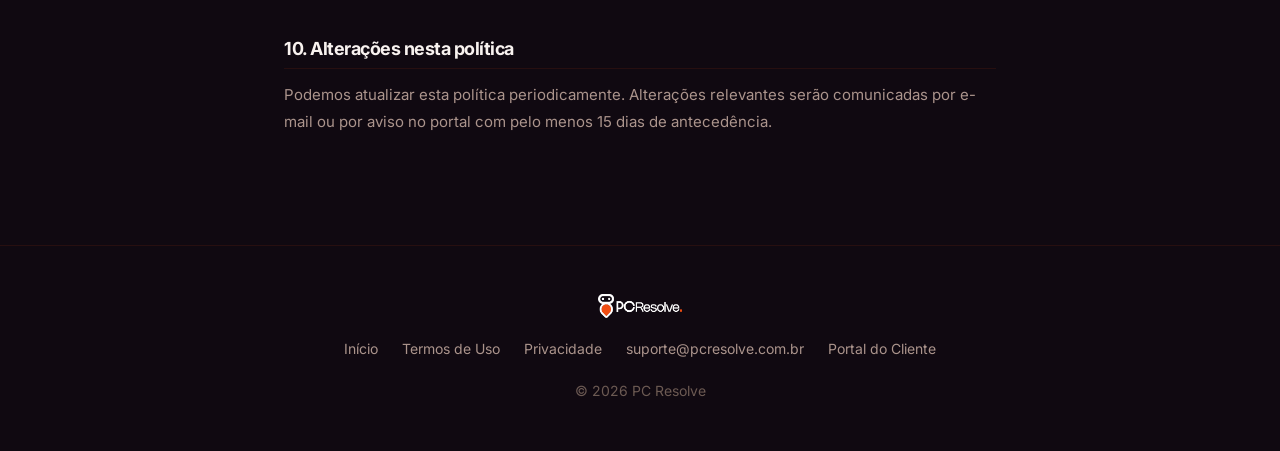
==== commit f01e1add: "feat(brand): adiciona a logo de verdade no header/footer O rebrand anterior só recolori o texto "PC " ====
--- a/privacidade.html
+++ b/privacidade.html
@@ -77,7 +77,7 @@
 
 <header class="header">
   <div class="header__inner">
-    <a href="/" class="logo">PC<em>Resolve</em></a>
+    <a href="/" class="logo"><img src="/img/logo.png" alt="PC Resolve" class="logo-img"></a>
     <nav class="nav" aria-label="Principal">
       <a href="/#recursos">Recursos</a>
       <a href="/#como-funciona">Como Funciona</a>
@@ -194,7 +194,7 @@
 
 <footer class="footer">
   <div class="footer__inner">
-    <a href="/" class="logo" style="font-size:17px;">PC<em>Resolve</em></a>
+    <a href="/" class="logo logo--footer"><img src="/img/logo.png" alt="PC Resolve" class="logo-img"></a>
     <div class="footer__links">
       <a href="/">Início</a>
       <a href="termos.html">Termos de Uso</a>
--- a/css/variables.css
+++ b/css/variables.css
@@ -1,28 +1,28 @@
 :root {
-  /* ── Backgrounds (deep navy) ── */
-  --bg:         #020C18;
-  --bg-surface: #041526;
-  --bg-raised:  #071E35;
-  --bg-overlay: #0A2544;
-  --bg-glass:   rgba(4, 21, 38, 0.8);
+  /* ── Backgrounds (warm near-black) ── */
+  --bg:         #100911;
+  --bg-surface: #1A0E1C;
+  --bg-raised:  #251428;
+  --bg-overlay: #301B33;
+  --bg-glass:   rgba(16, 9, 17, 0.8);
 
   /* ── Borders ── */
-  --border:        rgba(0, 170, 255, 0.1);
-  --border-strong: rgba(0, 170, 255, 0.2);
-  --border-accent: rgba(0, 212, 255, 0.45);
+  --border:        rgba(239, 72, 16, 0.1);
+  --border-strong: rgba(239, 72, 16, 0.2);
+  --border-accent: rgba(239, 72, 16, 0.45);
   --border-green:  rgba(0, 255, 136, 0.35);
 
   /* ── Text ── */
-  --text:   #E8F4FF;
-  --text-2: #6FA3C8;
-  --text-3: #3D6882;
+  --text:   #F8F2EF;
+  --text-2: #AB948C;
+  --text-3: #6C5A53;
 
-  /* ── Brand: Electric Cyan ── */
-  --cyan:       #00C8FF;
-  --cyan-light: #38D8FF;
-  --cyan-dark:  #0099CC;
-  --cyan-glow:  rgba(0, 200, 255, 0.22);
-  --cyan-dim:   rgba(0, 200, 255, 0.08);
+  /* ── Brand: PC Resolve Orange ── */
+  --cyan:       #EF4C15;
+  --cyan-light: #F27145;
+  --cyan-dark:  #BF3A0D;
+  --cyan-glow:  rgba(239, 72, 16, 0.22);
+  --cyan-dim:   rgba(239, 72, 16, 0.08);
 
   /* ── Secondary: Neon Green ── */
   --green:       #00FF8C;
--- a/css/base.css
+++ b/css/base.css
@@ -19,8 +19,8 @@
 
 ::-webkit-scrollbar { width: 6px; }
 ::-webkit-scrollbar-track { background: var(--bg); }
-::-webkit-scrollbar-thumb { background: rgba(0,200,255,.2); border-radius: var(--r-full); }
-::-webkit-scrollbar-thumb:hover { background: rgba(0,200,255,.35); }
+::-webkit-scrollbar-thumb { background: rgba(239, 72, 16,.2); border-radius: var(--r-full); }
+::-webkit-scrollbar-thumb:hover { background: rgba(239, 72, 16,.35); }
 
 /* ── Layout ── */
 .container {
@@ -87,7 +87,7 @@
 
 .btn-primary {
   background: var(--cyan);
-  color: #020C18;
+  color: #100911;
   font-weight: 700;
   box-shadow: 0 0 24px var(--cyan-glow), 0 2px 8px rgba(0,0,0,.4);
 }
@@ -110,7 +110,7 @@
 
 .btn-green {
   background: var(--green);
-  color: #020C18;
+  color: #100911;
   font-weight: 700;
   box-shadow: 0 0 24px var(--green-glow);
 }
--- a/css/main.css
+++ b/css/main.css
@@ -6,7 +6,7 @@
   top: 0; left: 0; right: 0;
   z-index: 200;
   height: var(--header-h);
-  background: rgba(2,12,24,.9);
+  background: rgba(16, 9, 17,.9);
   backdrop-filter: blur(20px) saturate(160%);
   border-bottom: 1px solid var(--border);
   transition: border-color .3s;
@@ -14,14 +14,14 @@
 .header.scrolled { border-bottom-color: var(--border-strong); }
 
 .header .btn-primary {
-  background: #0095BF;
+  background: #B3360C;
   color: #fff;
-  box-shadow: 0 0 16px rgba(0,149,191,.3);
+  box-shadow: 0 0 16px rgba(179, 54, 12,.3);
 }
 .header .btn-primary:hover {
-  background: #00AADB;
+  background: #CD3E0E;
   transform: translateY(-1px);
-  box-shadow: 0 0 28px rgba(0,170,219,.4);
+  box-shadow: 0 0 28px rgba(205, 62, 14,.4);
 }
 
 .header__inner {
@@ -47,6 +47,14 @@
 .logo em {
   font-style: normal;
   color: var(--cyan);
+}
+.logo-img {
+  display: block;
+  height: 30px;
+  width: auto;
+}
+.logo--footer .logo-img {
+  height: 24px;
 }
 
 .nav {
@@ -88,7 +96,7 @@
   position: fixed;
   top: var(--header-h); left: 0; right: 0;
   z-index: 199;
-  background: rgba(2,12,24,.97);
+  background: rgba(16, 9, 17,.97);
   backdrop-filter: blur(20px);
   border-bottom: 1px solid var(--border-strong);
   padding: var(--s-6);
@@ -105,7 +113,7 @@
   border-bottom: 1px solid var(--border);
 }
 .mobile-nav a:last-child { border: none; }
-.mobile-nav .btn-primary { background: #0095BF; color: #fff; }
+.mobile-nav .btn-primary { background: #B3360C; color: #fff; }
 
 /* ══════════════════════════════════════════
    HERO
@@ -122,8 +130,8 @@
   position: absolute;
   inset: 0;
   background-image:
-    radial-gradient(ellipse 70% 55% at 50% -5%, rgba(0,200,255,.13) 0%, transparent 65%),
-    radial-gradient(circle, rgba(0,200,255,.07) 1px, transparent 1px);
+    radial-gradient(ellipse 70% 55% at 50% -5%, rgba(239, 72, 16,.13) 0%, transparent 65%),
+    radial-gradient(circle, rgba(239, 72, 16,.07) 1px, transparent 1px);
   background-size: 100% 100%, 32px 32px;
   pointer-events: none;
 }
@@ -157,8 +165,8 @@
   display: inline-flex;
   align-items: center;
   gap: 8px;
-  background: rgba(0,200,255,.08);
-  border: 1px solid rgba(0,200,255,.25);
+  background: rgba(239, 72, 16,.08);
+  border: 1px solid rgba(239, 72, 16,.25);
   color: var(--cyan);
   font-size: 11px;
   font-weight: 700;
@@ -227,7 +235,7 @@
   display: inline-flex;
   align-items: center;
   gap: 5px;
-  background: rgba(0,200,255,.06);
+  background: rgba(239, 72, 16,.06);
   border: 1px solid var(--border);
   font-size: 12px;
   font-weight: 500;
@@ -243,16 +251,16 @@
   border-radius: var(--r-lg);
   overflow: hidden;
   box-shadow:
-    0 0 0 1px rgba(0,200,255,.06),
+    0 0 0 1px rgba(239, 72, 16,.06),
     0 24px 64px rgba(0,0,0,.6),
-    0 0 80px rgba(0,200,255,.05);
+    0 0 80px rgba(239, 72, 16,.05);
   position: relative;
 }
 .chat-window::before {
   content: '';
   position: absolute;
   inset: 0;
-  background: linear-gradient(135deg, rgba(0,200,255,.03) 0%, transparent 50%);
+  background: linear-gradient(135deg, rgba(239, 72, 16,.03) 0%, transparent 50%);
   pointer-events: none;
 }
 
@@ -309,8 +317,8 @@
 }
 
 .chat-msg--user {
-  background: rgba(0,200,255,.15);
-  border: 1px solid rgba(0,200,255,.3);
+  background: rgba(239, 72, 16,.15);
+  border: 1px solid rgba(239, 72, 16,.3);
   color: var(--text);
   align-self: flex-end;
   border-bottom-right-radius: 4px;
@@ -463,7 +471,7 @@
 .feature-card:hover {
   border-color: var(--border-accent);
   transform: translateY(-4px);
-  box-shadow: 0 16px 48px rgba(0,0,0,.5), 0 0 32px rgba(0,200,255,.06);
+  box-shadow: 0 16px 48px rgba(0,0,0,.5), 0 0 32px rgba(239, 72, 16,.06);
 }
 .feature-card:hover::before { opacity: 1; }
 
@@ -475,7 +483,7 @@
   justify-content: center;
   margin-bottom: var(--s-5);
 }
-.feature-icon--cyan   { background: rgba(0,200,255,.1);  border: 1px solid rgba(0,200,255,.2); }
+.feature-icon--cyan   { background: rgba(239, 72, 16,.1);  border: 1px solid rgba(239, 72, 16,.2); }
 .feature-icon--green  { background: rgba(0,255,140,.08); border: 1px solid rgba(0,255,140,.2); }
 .feature-icon--amber  { background: rgba(255,184,0,.08); border: 1px solid rgba(255,184,0,.2); }
 .feature-icon--blue   { background: rgba(96,165,250,.08); border: 1px solid rgba(96,165,250,.2); }
@@ -510,7 +518,7 @@
   border-radius: 50%;
   background: var(--bg-overlay);
   border: 2px solid var(--cyan);
-  box-shadow: 0 0 20px var(--cyan-glow), inset 0 0 12px rgba(0,200,255,.08);
+  box-shadow: 0 0 20px var(--cyan-glow), inset 0 0 12px rgba(239, 72, 16,.08);
   color: var(--cyan);
   font-size: 20px;
   font-weight: 800;
@@ -568,7 +576,7 @@
   border-radius: var(--r-sm);
   margin-bottom: var(--s-5);
 }
-.audience-tag--personal { background: rgba(0,200,255,.1); color: var(--cyan);  border: 1px solid rgba(0,200,255,.2); }
+.audience-tag--personal { background: rgba(239, 72, 16,.1); color: var(--cyan);  border: 1px solid rgba(239, 72, 16,.2); }
 .audience-tag--business { background: rgba(0,255,140,.07); color: var(--green); border: 1px solid rgba(0,255,140,.2); }
 
 .audience-card h3 { font-size: 22px; font-weight: 700; margin-bottom: 10px; }
@@ -608,7 +616,7 @@
 .tcard:hover { border-color: var(--border-strong); }
 
 .tcard__stars { color: var(--amber); font-size: 14px; letter-spacing: 2px; }
-.tcard blockquote { font-size: 15px; color: #B8D4E8; line-height: 1.75; flex: 1; }
+.tcard blockquote { font-size: 15px; color: #D8CCC8; line-height: 1.75; flex: 1; }
 .tcard__author { display: flex; align-items: center; gap: 12px; }
 .avatar {
   width: 38px; height: 38px;
@@ -618,7 +626,7 @@
   justify-content: center;
   font-size: 13px;
   font-weight: 700;
-  color: #020C18;
+  color: #100911;
   flex-shrink: 0;
   font-family: 'SF Mono', 'Fira Code', 'Consolas', monospace;
 }
@@ -665,8 +673,8 @@
 .credits-note {
   margin: var(--s-8) auto 0;
   padding: var(--s-6) var(--s-8);
-  background: rgba(0,200,255,.04);
-  border: 1px solid rgba(0,200,255,.15);
+  background: rgba(239, 72, 16,.04);
+  border: 1px solid rgba(239, 72, 16,.15);
   border-radius: var(--r-lg);
   text-align: center;
   max-width: 640px;
@@ -709,7 +717,7 @@
 }
 .dl-card:hover {
   border-color: var(--border-accent);
-  box-shadow: 0 0 40px rgba(0,200,255,.06);
+  box-shadow: 0 0 40px rgba(239, 72, 16,.06);
 }
 
 .dl-icon { width: 52px; height: 52px; margin: 0 auto var(--s-5); object-fit: contain; }
@@ -774,7 +782,7 @@
   line-height: 1;
   font-family: 'SF Mono', monospace;
 }
-details[open] .faq-toggle { background: rgba(0,200,255,.1); border-color: var(--border-accent); }
+details[open] .faq-toggle { background: rgba(239, 72, 16,.1); border-color: var(--border-accent); }
 details[open] .faq-toggle::after { content: '−'; }
 .faq-toggle::after { content: '+'; }
 details p { margin-top: var(--s-4); font-size: 15px; color: var(--text-2); line-height: 1.75; }
@@ -799,7 +807,7 @@
   top: -80px; left: 50%;
   transform: translateX(-50%);
   width: 500px; height: 500px;
-  background: radial-gradient(circle, rgba(0,200,255,.1) 0%, transparent 65%);
+  background: radial-gradient(circle, rgba(239, 72, 16,.1) 0%, transparent 65%);
   pointer-events: none;
 }
 .cta-box::after {
